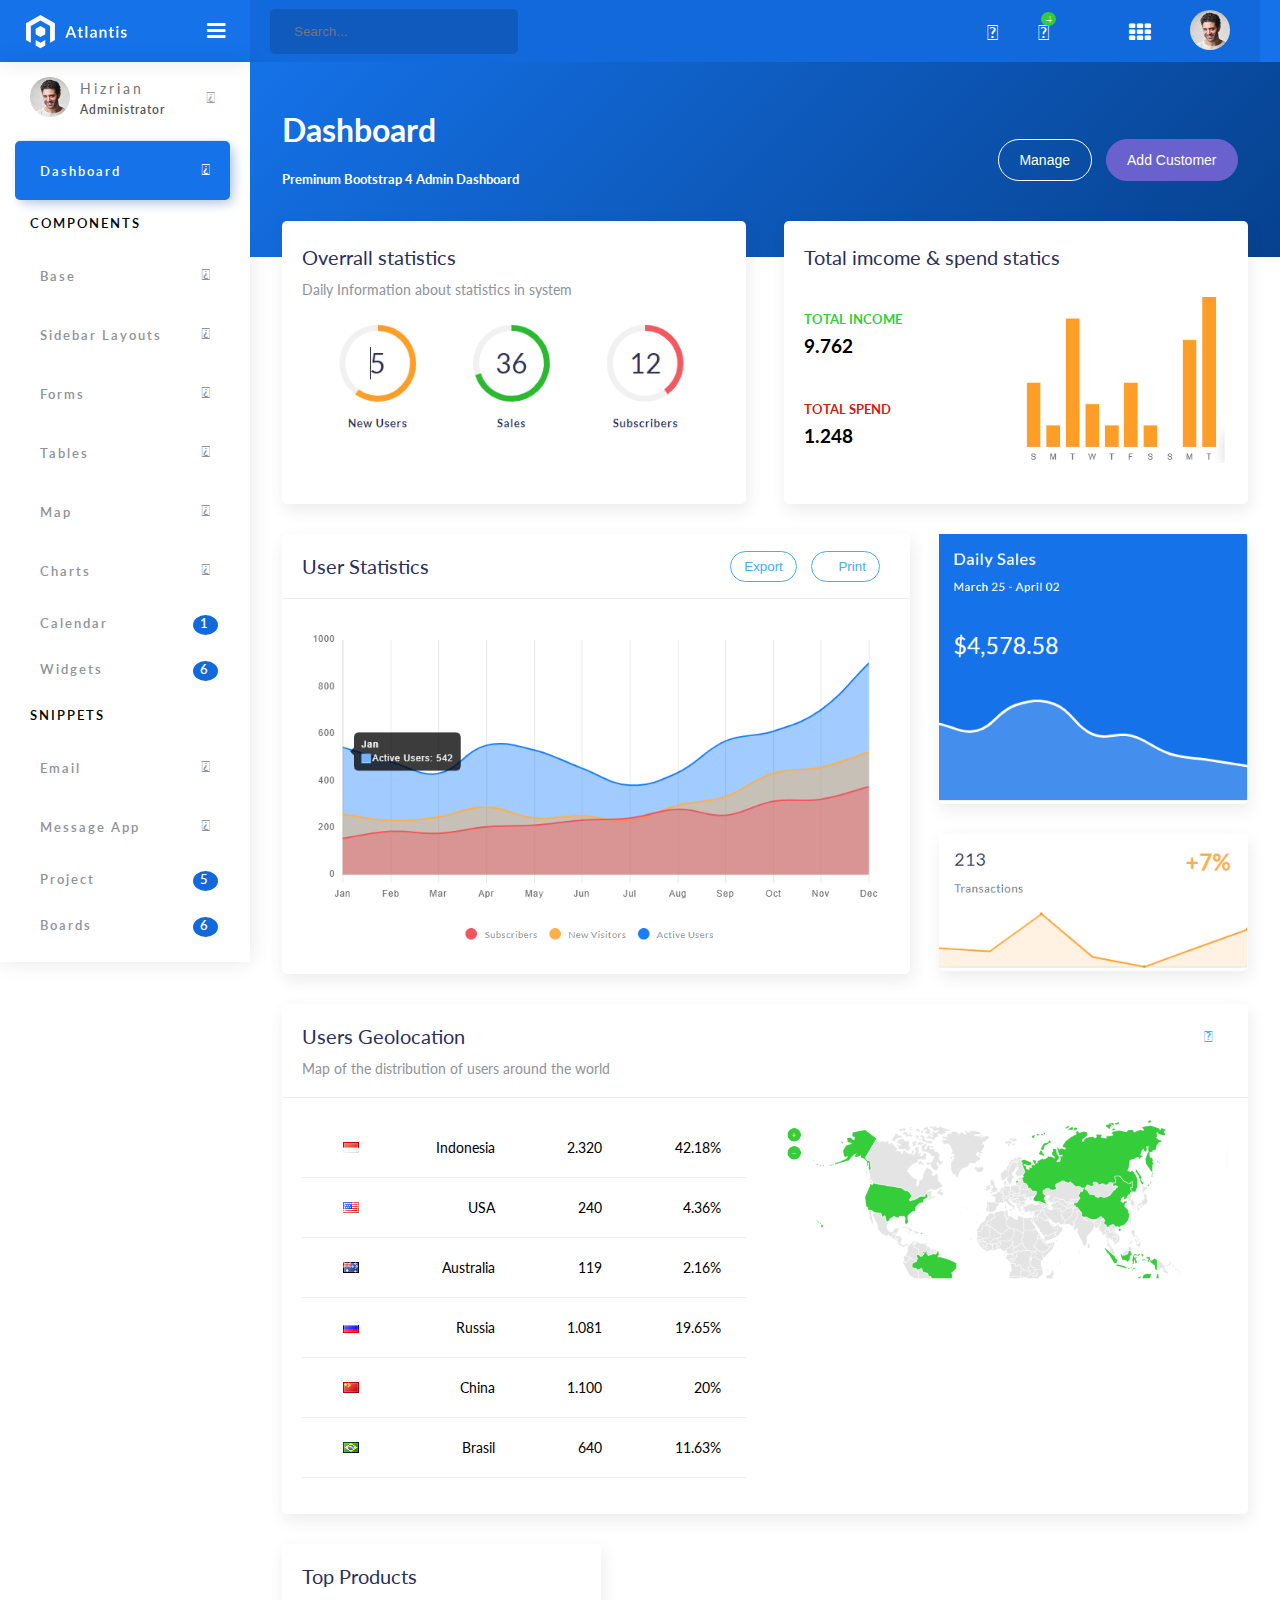
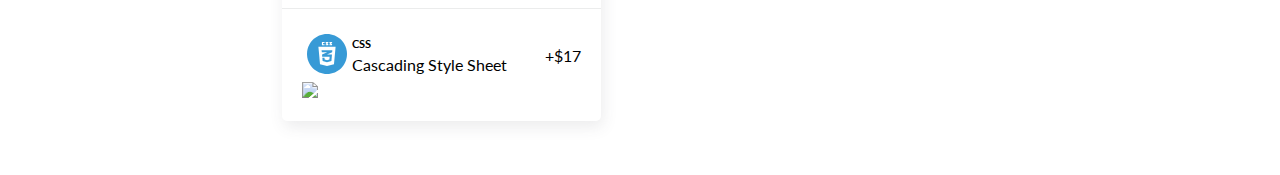
==== Dashboard_Bootraps/index.html @ 75c46607 "done page 3" ====
<!DOCTYPE html>
<html lang="en">

<head>
    <meta charset="UTF-8">
    <meta name="viewport" content="width=device-width, initial-scale=1.0">
    <title>Dashboard
    </title>
    <link href="https://maxcdn.bootstrapcdn.com/font-awesome/4.7.0/css/font-awesome.min.css" rel="stylesheet" />
    <script src="https://kit.fontawesome.com/cec6b09163.js" crossorigin="anonymous"></script>
    <link rel="stylesheet" href="./styles.css">
</head>

<body>
    <div class="header">
        <div class="logo-header">
            <img src="./logo.svg" alt="logo">
            <i class="fa fa-solid fa-bars fa-lg" style="color: #ffffff;"></i>
        </div>
        <div class="nav-header">
            <div class="search-nav">
                <i class="fa-solid fa-magnifying-glass fa-lg" style="color: #ffffff;"></i>
                <input class="inputsearch" type="text" placeholder="Search...">
            </div>
            <div class="menu">
                <ul>
                    <li><i class="fa-solid fa-envelope fa-lg" style="color: #ffffff;"></i></li>
                    <li><i class="fa-solid fa-bell fa-lg" style="color: #ffffff;"></i>
                        <span class="number">4</span>
                    </li>
                    <li><i class="fas fa-layer-group fa-lg" style="color: #ffffff;"></i></li>
                    <li><i class="fa fa-th fa-lg" style="color: #ffffff;"></i></li>
                    <li><img src="./avatar.jpg" alt="rrr"></li>
                </ul>
            </div>
        </div>
    </div>

    <div class="main">
        <div class="side-bar">
            <div class="user">
                <div onclick="handleMenuInfo()" class="info">
                    <div class="avatar"><img src="./avatar.jpg"></div>
                    <div class="name">
                        <div class="lastname">Hizrian</div>
                        <div class="role">Administrator</div>
                    </div>
                    <i class="fa-solid fa-caret-up fa-rotate-180 fa-xs" style="color: #9ea4ae;"></i>
                </div>
                <div class="menu-info">
                    <ul>
                        <li>My Profile</li>
                        <li>Edit Profile</li>
                        <li>Settings</li>
                    </ul>
                </div>
            </div>
            <ul class="nav">
                <li>
                    <div onclick="handleDashboard()" class="nav-item nav-primary">
                        <i class="fa-solid fa-house-chimney fa-sm" style="color: #ffffff;"></i>
                        <span>Dashboard</span>
                        <i class="fa-solid fa-caret-up fa-rotate-180 fa-xs" style="color: #fff;"></i>
                    </div>
                    <ul class="submenu-item dashboard-item">
                        <li>Dashboard 1</li>
                        <li>Dashboard 2</li>
                        <li>Dashboard 3</li>
                        <li>Dashboard 4</li>
                        <li>Dashboard 5</li>
                        <li>Dashboard 6</li>
                        <li>Dashboard 7</li>
                        <li>Dashboard 8</li>
                        <li>Dashboard 9</li>
                        <li>Dashboard 10</li>
                    </ul>
                </li>
                <li class="nav-item nav-section"><span>COMPONENTS</span></li>
                <li>
                    <div onclick="handleBase()" class="nav-item">
                        <i class="fa-solid fa-house-chimney fa-sm" style="color: rgb(141, 148, 152);"></i>
                        <span>Base</span>
                        <i class="fa-solid fa-caret-up fa-rotate-180 fa-xs" style="color: rgb(141, 148, 152);"></i>
                    </div>
                    <ul class="submenu-item base-item">
                        <li>Avatars</li>
                        <li>Buttons</li>
                        <li>Grid Systems</li>
                        <li>Panels</li>
                        <li>Notifications</li>
                        <li>Swwet Alert</li>
                        <li>Lists</li>
                        <li>Owi Carousel</li>
                        <li>Magnific Popup</li>
                        <li>Fonts Awesome Icons</li>
                        <li>Simple Lines Icons</li>
                        <li>FlatIcon Icons</li>
                        <li>Typography</li>
                    </ul>
                </li>
                <li>
                    <div onclick="handleSidebar()" class="nav-item">
                        <i class="fa-solid fa-house-chimney fa-sm" style="color: rgb(141, 148, 152);"></i>
                        <span>Sidebar Layouts</span>
                        <i class="fa-solid fa-caret-up fa-rotate-180 fa-xs" style="color: rgb(141, 148, 152);"></i>
                    </div>
                    <ul class="submenu-item sidebar-item">
                        <li>Sidebar Style 1</li>
                        <li>Overlay Sidebar</li>
                        <li>Compact SIdebar</li>
                        <li>Statics Sidebar</li>
                        <li>Icon Menu</li>
                    </ul>
                </li>
                <li>
                    <div onclick="handleForms()" class="nav-item">
                        <i class="fa-solid fa-house-chimney fa-sm" style="color: rgb(141, 148, 152);"></i>
                        <span>Forms</span>
                        <i class="fa-solid fa-caret-up fa-rotate-180 fa-xs" style="color: rgb(141, 148, 152);"></i>
                    </div>
                    <ul class="submenu-item form-item">
                        <li>Basic Form</li>
                        <li>Form Validation</li>
                        <li>Form Widget</li>
                        <li>Form Wizard</li>
                        <li>Multiple Upload</li>
                        <li>WYSIWYG Editor</li>
                    </ul>
                </li>
                <li>
                    <div onclick="handleTables()" class="nav-item">
                        <i class="fa-solid fa-house-chimney fa-sm" style="color: rgb(141, 148, 152);"></i>
                        <span>Tables</span>
                        <i class="fa-solid fa-caret-up fa-rotate-180 fa-xs" style="color: rgb(141, 148, 152);"></i>
                    </div>
                    <ul class="submenu-item table-item">
                        <li>Basic tables</li>
                        <li>Datatables</li>
                    </ul>
                </li>
                <li>
                    <div onclick="handleMaps()" class="nav-item">
                        <i class="fa-solid fa-house-chimney fa-sm" style="color: rgb(141, 148, 152);"></i>
                        <span>Map</span>
                        <i class="fa-solid fa-caret-up fa-rotate-180 fa-xs" style="color: rgb(141, 148, 152);"></i>
                    </div>
                    <ul class="submenu-item map-item">
                        <li>Google Maps</li>
                        <li>Full Screen Maps</li>
                        <li>JQVMaps</li>
                    </ul>
                </li>
                <li>
                    <div onclick="handleCharts()" class="nav-item">
                        <i class="fa-solid fa-house-chimney fa-sm" style="color: rgb(141, 148, 152);"></i>
                        <span>Charts</span>
                        <i class="fa-solid fa-caret-up fa-rotate-180 fa-xs" style="color: rgb(141, 148, 152);"></i>
                    </div>
                    <ul class="submenu-item charts-item">
                        <li>Chart JS</li>
                        <li>Sparkline</li>
                    </ul>
                </li>
                <li>
                    <div class="nav-item">
                        <i class="fa-solid fa-house-chimney fa-sm" style="color: rgb(141, 148, 152);"></i>
                        <span>Calendar</span>
                        <span class="badge">1</span>
                    </div>
                </li>
                <li>
                    <div class="nav-item">
                        <i class="fa-solid fa-house-chimney fa-sm" style="color: rgb(141, 148, 152);"></i>
                        <span>Widgets</span>
                        <span class="badge">6</span>
                    </div>
                </li>
                <li class="nav-item nav-section"><span>SNIPPETS</span></li>
                <li>
                    <div onclick="handleEmail()" class="nav-item">
                        <i class="fa-solid fa-house-chimney fa-sm" style="color: rgb(141, 148, 152);"></i>
                        <span>Email</span>
                        <i class="fa-solid fa-caret-up fa-rotate-180 fa-xs" style="color: rgb(141, 148, 152);"></i>
                    </div>
                    <ul class="submenu-item email-item">
                        <li>Inbox</li>
                        <li>Email Compose</li>
                        <li>Email Detail</li>
                    </ul>
                </li>
                <li>
                    <div onclick="handleMessage()" class="nav-item">
                        <i class="fa-solid fa-house-chimney fa-sm" style="color: rgb(141, 148, 152);"></i>
                        <span>Message App</span>
                        <i class="fa-solid fa-caret-up fa-rotate-180 fa-xs" style="color: rgb(141, 148, 152);"></i>
                    </div>
                    <ul class="submenu-item message-item">
                        <li>Messages</li>
                        <li>Conversations</li>
                    </ul>
                </li>
                <li>
                    <div class="nav-item">
                        <i class="fa-solid fa-house-chimney fa-sm" style="color: rgb(141, 148, 152);"></i>
                        <span>Project</span>
                        <span class="badge">5</span>
                    </div>
                </li>
                <li>
                    <div class="nav-item">
                        <i class="fa-solid fa-house-chimney fa-sm" style="color: rgb(141, 148, 152);"></i>
                        <span>Boards</span>
                        <span class="badge">6</span>
                    </div>
                </li>
                <li>
                    <div class="nav-item">
                        <i class="fa-solid fa-house-chimney fa-sm" style="color: rgb(141, 148, 152);"></i>
                        <span>Invoices</span>
                        <span class="badge">6</span>
                    </div>
                </li>
                <li>
                    <div class="nav-item">
                        <i class="fa-solid fa-house-chimney fa-sm" style="color: rgb(141, 148, 152);"></i>
                        <span>Pricing</span>
                        <span class="badge">6</span>
                    </div>
                </li>
                <li>
                    <div class="nav-item">
                        <i class="fa-solid fa-house-chimney fa-sm" style="color: rgb(141, 148, 152);"></i>
                        <span>Fags</span>
                        <span class="badge">6</span>
                    </div>
                </li>
                <li>
                    <div onclick="handleCustomPage()" class="nav-item">
                        <i class="fa-solid fa-house-chimney fa-sm" style="color: rgb(141, 148, 152);"></i>
                        <span>Custom Pages</span>
                        <i class="fa-solid fa-caret-up fa-rotate-180 fa-xs" style="color: rgb(141, 148, 152);"></i>
                    </div>
                    <ul class="submenu-item page-item">
                        <li>Login & Register 1</li>
                        <li>Login & Register 2</li>
                        <li>Login & Register 3</li>
                        <li>User Profile</li>
                        <li>404</li>
                    </ul>
                </li>
                <li>
                    <div onclick="handleMenu()" class="nav-item">
                        <i class="fa-solid fa-house-chimney fa-sm" style="color: rgb(141, 148, 152);"></i>
                        <span>Menu Levels</span>
                        <i class="fa-solid fa-caret-up fa-rotate-180 fa-xs" style="color: rgb(141, 148, 152);"></i>
                    </div>
                    <ul class="submenu-item menu-item">
                        <li>Level 1</li>
                        <li>Level 1</li>
                    </ul>
                </li>
            </ul>

        </div>
        <div class="main-container">
            <div class="panel-header">
                <div class="panel-title">
                    <h1>Dashboard</h1>
                    <h5>Preminum Bootstrap 4 Admin Dashboard</h5>
                </div>
                <div class="panel-button">
                    <button class="btn-manage">Manage</button>
                    <button class="btn-add">Add Customer</button>
                </div>
            </div>
            <div class="page-inner">
                <div class="page-1">
                    <div class="card overall">
                        <div class="card-body">
                            <div class="card-title">Overrall statistics</div>
                            <div class="card-category">Daily Information about statistics in system</div>
                            <img src="./overall.png">
                        </div>
                    </div>
                    <div class="card total">
                        <div class="card-body">
                            <div class="card-title">Total imcome & spend statics</div>
                            <div class="card-content">
                                <div class="total-content">
                                    <div class="total-income">
                                        <h6>TOTAL INCOME</h6>
                                        <h3>9.762</h3>
                                    </div>
                                    <div class="total-spend">
                                        <h6>TOTAL SPEND</h6>
                                        <h3>1.248</h3>
                                    </div>
                                </div>
                                <div class="chart-total">
                                    <img src="./total-chart.png">
                                </div>
                            </div>
                        </div>
                    </div>
                </div>
                <div class="page-2">
                    <div class="card user-statistics">
                        <div class="card-header">
                            <div class="card-title">User Statistics</div>
                            <div class="btn-page2">
                                <button>Export</button>
                                <button><i class="fa-solid fa-print" style="color: #48abf7;"></i> Print</button>
                            </div>
                        </div>
                        <div class="card-body">
                            <img src="./user-statics.png">
                        </div>
                    </div>
                    <div class="daily-sales">
                        <div class="card">
                            <img src="./daily-sales.png">
                        </div>
                        <div class="card">
                            <img src="./transactions.png">
                        </div>
                    </div>
                </div>
                <div class="page-3">
                    <div class="card">
                        <div class="card-header card-geolocation">
                            <div class="card-head">
                                <div class="card-title">Users Geolocation</div>
                                <div class="card-tools">
                                    <i class="fa-solid fa-angle-down" style="color: #48abf7;"></i>
                                    <i class="fa-solid fa-rotate" style="color: #48abf7;"></i>
                                    <i class="fa-solid fa-xmark" style="color: #48abf7;"></i>
                                </div>
                            </div>
                            <div class="card-category">
                                Map of the distribution of users around the world
                            </div>
                        </div>
                        <div class="card-body geolocation-body">
                            <div class="left-table">
                                <table class="table">
                                    <tbody>
                                        <tr>
                                            <td>
                                                <div class="flag">
                                                    <img src="./flags/id.png" alt="indonesia">
                                                </div>
                                            </td>
                                            <td>Indonesia</td>
                                            <td class="text-right">
                                                2.320
                                            </td>
                                            <td class="text-right">
                                                42.18%
                                            </td>
                                        </tr>
                                        <tr>
                                            <td>
                                                <div class="flag">
                                                    <img src="./flags/us.png" alt="united states">
                                                </div>
                                            </td>
                                            <td>USA</td>
                                            <td class="text-right">
                                                240
                                            </td>
                                            <td class="text-right">
                                                4.36%
                                            </td>
                                        </tr>
                                        <tr>
                                            <td>
                                                <div class="flag">
                                                    <img src="./flags/au.png" alt="australia">
                                                </div>
                                            </td>
                                            <td>Australia</td>
                                            <td class="text-right">
                                                119
                                            </td>
                                            <td class="text-right">
                                                2.16%
                                            </td>
                                        </tr>
                                        <tr>
                                            <td>
                                                <div class="flag">
                                                    <img src="./flags/ru.png" alt="russia">
                                                </div>
                                            </td>
                                            <td>Russia</td>
                                            <td class="text-right">
                                                1.081
                                            </td>
                                            <td class="text-right">
                                                19.65%
                                            </td>
                                        </tr>
                                        <tr>
                                            <td>
                                                <div class="flag">
                                                    <img src="./flags/cn.png" alt="china">
                                                </div>
                                            </td>
                                            <td>China</td>
                                            <td class="text-right">
                                                1.100
                                            </td>
                                            <td class="text-right">
                                                20%
                                            </td>
                                        </tr>
                                        <tr>
                                            <td>
                                                <div class="flag">
                                                    <img src="./flags/br.png" alt="brazil">
                                                </div>
                                            </td>
                                            <td>Brasil</td>
                                            <td class="text-right">
                                                640
                                            </td>
                                            <td class="text-right">
                                                11.63%
                                            </td>
                                        </tr>
                                    </tbody>
                                </table>
                            </div>
                            <div class="right-chart">
                                <img src="./user-geolocation.png">
                            </div>
                        </div>
                    </div>
                </div>
                <div class="page-4">
                    <div class="card card-page4">
                        <div class="card-header">
                            <div class="card-title">
                                Top Products
                            </div>
                        </div>
                        <div class="card-body">
                            <div class="product">
                                <div class="avatar">
                                    <img src="./css.svg">
                                </div>
                                <div class="text">
                                    <h6>CSS</h6>
                                    <p>Cascading Style Sheet</p>
                                </div>
                                <div class="price">+$17</div>
                            </div>
                            <div class="product-chart">
                                <img src="/product-chart.png">
                            </div>
                        </div>
                    </div>
                </div>
            </div>
        </div>
    </div>
</body>
<script src="./index.js"></script>

</html>
---- Dashboard_Bootraps/styles.css ----
@import url("https://fonts.googleapis.com/css2?family=Bevan&family=Lato&family=Roboto:ital,wght@0,100;0,300;0,400;0,500;0,700;0,900;1,100;1,300;1,400;1,500;1,700;1,900&display=swap");
@import "./animation.css";
* {
  box-sizing: border-box;
}

body {
  margin: 0;
  font-family: Lato, sans-serif;
}
.header {
  width: 100%;
  height: 62px;
  background-color: rgb(21, 114, 232);
  display: flex;
}
.logo-header {
  box-shadow: rgba(0, 0, 0, 0.1) 0px 0px 20px 0px;
  width: 250px;
  padding: 0 25px;
  height: 100%;
  box-sizing: border-box;
  display: flex;
  justify-content: space-between;
  align-items: center;
}

.fa-bars:hover {
  color: rgb(238, 238, 238) !important;
  cursor: pointer;
}
.logo-header i {
  &:hover {
    cursor: pointer;
  }
}
.nav-header {
  background: rgb(18, 105, 219);
  width: calc(100% - 270px);
  display: flex;
  padding-left: 20px;
  align-items: center;
  justify-content: space-between;
}
.search-nav {
  width: 25%;
  background: rgb(0, 0, 0, 0.14);
  padding: 5px 10px;
  border-radius: 5px;
  display: flex;
  align-items: center;
}
.search-nav i:hover {
  cursor: pointer;
}
.search-nav input {
  padding: 10px 14px;
  background: rgba(0, 0, 0, 0);
  width: 80%;
  border: none;
  color: rgb(255, 255, 255);
}
.search-nav input:focus {
  outline: none;
  border: rgba(0, 0, 0, 0);
  color: black;
}
.menu {
  margin-right: 20px;
}
.menu ul {
  display: flex;
  gap: 20px;
  list-style: none;
  align-items: center;
}
.menu li {
  position: relative;
  padding: 10px;
  &:hover {
    cursor: pointer;
    background-color: rgb(0, 0, 0, 0.14);
  }
}
li span.number {
  position: absolute;
  top: 0;
  right: 3px;
  padding: 5px;
  background: #31ce36;
  font-size: 10px;
  color: #ffffff;
  font-weight: 300;
  line-height: 4px;
  border-radius: 50%;
  letter-spacing: -1px;
}
li img {
  width: 40px;
  border-radius: 50%;
}

.main {
  display: flex;
}
.side-bar {
  /* position: fixed; */
  box-sizing: content-box;
  width: 250px;
  /* min-height: 100vh; */
  height: 100vh;
  max-height: 200vh;
  box-sizing: border-box;
  border: none;
  box-shadow: rgba(0, 0, 0, 0.1) 0px 0px 20px 0px;
  overflow: hidden;
  padding-bottom: 50px;
  padding-right: 5px;
  &:hover {
    overflow-y: scroll;
    padding-right: 0;
  }
}
.side-bar::-webkit-scrollbar {
  width: 5px;
}

/* Track */
::-webkit-scrollbar-track {
  box-shadow: inset 0 0 5px grey;
  border-radius: 5px;
}

/* Handle */
::-webkit-scrollbar-thumb {
  background: rgb(144, 144, 144);
  border-radius: 10px;
}

/* Handle on hover */
::-webkit-scrollbar-thumb:hover {
  background: #6d6d6d;
}
.user {
  margin: 0 15px;
  padding: 15px;
  padding-bottom: 0;
  border-bottom: rgb(241, 241, 241) solid 0.1px;
}
.info {
  display: flex;
  align-items: center;
  gap: 10px;
  &:hover {
    cursor: pointer;
  }
}
.info .name {
  flex-grow: 6;
}
.lastname {
  font-size: 14px;
  font-weight: 400;
  color: #777;
  letter-spacing: 3px;
}
.role {
  color: #555;
  font-weight: 600;
  font-size: 12px;
  margin-top: 5px;
  letter-spacing: 1px;
}
.avatar img {
  width: 40px;
  border-radius: 50%;
}
.menu-info {
  /* opacity: 0; */
}
.menu-info ul {
  height: 0px;
  overflow: hidden;
  transition: height 0.2s;
  /* animation: scale-out-ver-top 1s; */
}
.menu-info ul.show {
  height: 100px;
  transition: height 0.5s;
}
.menu-info ul {
  margin: 0;
  margin-top: 20px;
  padding: 0;
  list-style: none;
  &:hover {
    cursor: pointer;
  }
}

.menu-info li {
  font-size: 14px;
  font-weight: 400;
  color: #777;
  padding: 7px 0;
  font-family: "Lato", sans-serif;
  letter-spacing: 1px;
}
.nav {
  list-style: none;
  padding: 0;
  margin: 0;
}
.nav-item {
  margin: 0 15px;
  padding: 15px 15px 15px 10px;
  display: flex;
  align-items: center;
  &:hover {
    cursor: pointer;
  }
}

.nav-primary {
  background: #1572e8 !important;
  border-radius: 5px;
  box-shadow: 4px 4px 10px 0 rgba(0, 0, 0, 0.1),
    4px 4px 15px -5px rgba(21, 114, 232, 0.4);
}
.nav-item i {
  padding: 5px;
}
.nav-item span {
  flex-grow: 6;
  font-size: 13px;
  margin-left: 5px;
  white-space: nowrap;
  font-family: "Lato", sans-serif;
  font-weight: 600;
  letter-spacing: 2px;
  color: rgb(141, 148, 152);
}

.nav-section span {
  color: black;
}
.nav-primary span {
  color: white;
}

ul.submenu-item {
  height: 0;
  width: calc(100% - 30px);
  list-style: disc;
  margin: 0 15px;
  padding: 0px;
  text-align: center;
  overflow: hidden;
  transition: height 0.5s;
}
.dashboard-item.show {
  height: 468px;
  transition: height 1s;
}
ul.submenu-item li {
  text-align: left;
  width: 80%;
  padding: 15px;
  margin: 0 15px;
  list-style-position: inside;
  color: rgb(87, 89, 98);
  font-family: Lato, sans-serif;
  font-size: 14px;
}
.base-item.show {
  height: 611px;
  transition: height 1s;
}
.sidebar-item.show {
  height: 235px;
  transition: height 0.2s;
}
.form-item.show {
  height: 282px;
  transition: height 0.3s;
}
.table-item.show {
  height: 94px;
  transition: height 0.1s;
}
.map-item.show {
  height: 141px;
  transition: height 0.3s;
}
.charts-item.show {
  height: 94px;
  transition: height 0.1s;
}
.email-item.show {
  height: 141px;
  transition: height 0.1s;
}
.message-item.show {
  height: 94px;
  transition: height 0.1s;
}
.page-item.show {
  height: 235px;
  transition: height 0.1s;
}
.menu-item.show {
  height: 94px;
  transition: height 0.1s;
}
span.badge {
  text-align: end;
  margin-right: 5px;
  position: relative;
  color: white;
}
.badge::before {
  position: absolute;
  content: " ";
  width: 25px !important;
  height: 20px !important;
  background-color: rgb(18, 105, 219);
  top: 0;
  right: -8px;
  border-radius: 50%;
  z-index: -1;
}
.main-container {
  width: calc(100% - 250px);
}

.panel-header {
  width: 100%;
  display: flex;
  justify-content: space-between;
  align-items: center;
  padding: 48px 32px;
  background: linear-gradient(-45deg, rgb(6, 65, 142), rgb(21, 114, 232));
}
.panel-title {
  color: white;
}
.panel-title h1 {
  margin: 0;
}
.panel-title h5 {
  font-family: Lato, sans-serif;
}
.btn-manage {
  padding: 12px 20.5px;
  color: #ffffff !important;
  border: 1px solid #ffffff !important;
  border-radius: 100px !important;
  background-color: rgb(0, 0, 0, 0);
  font-size: 14px;
  margin-right: 10px;
}
.btn-add {
  padding: 12px 20.5px;
  color: #ffffff !important;
  border: 1px solid rgb(104, 97, 206) !important;
  border-radius: 100px !important;
  background-color: rgb(104, 97, 206);
  font-size: 14px;
  margin-right: 10px;
}
.page-inner {
  padding: 24px 32px;
  margin-top: -30px !important;
}
.page-1 {
  display: flex;
  justify-content: space-between;
  margin-top: -30px;
}
.card {
  box-shadow: 2px 6px 15px 0px rgba(69, 65, 78, 0.1);
  border: 0px;
  border-radius: 5px;
  background-color: #ffffff;
  margin-bottom: 30px;
}
.card-title {
  margin: 0;
  color: #2a2f5b;
  font-size: 20px;
  font-weight: 400;
  line-height: 1.6;
}
.card-category {
  margin-top: 8px;
  font-size: 14px;
  color: #8d9498;
  margin-bottom: 0px;
  word-break: normal;
  margin-bottom: 20px;
}
.card-body {
  padding: 20px;
}
.card-body img {
  width: 100%;
}
.overall,
.total {
  width: 48%;
}
.card-content {
  padding: 16px 0;
  display: flex;
  justify-content: space-between;
}
.total-content {
  display: flex;
  flex-direction: column;
  justify-content: space-around;
}
.chart-total {
  width: 50%;
}
.chart-total img {
  width: 100%;
}
.total-income h6 {
  font-size: 13px;
  color: rgb(49, 206, 54);
  margin: 0 0 8px 0;
}
.total-content h3 {
  margin: 0;
}
.total-spend h6 {
  font-size: 13px;
  color: rgb(209, 26, 26);
  margin: 0 0 8px 0;
}

.page-2 {
  display: flex;
  justify-content: space-between;
}
.user-statistics {
  width: 65%;
}
.daily-sales {
  width: 32%;
}
.daily-sales img {
  width: 100%;
}
.card-header {
  padding: 16px 20px;
  display: flex;
  justify-content: space-between;
  align-items: center;
  border-bottom: solid 1px rgb(235, 236, 236);
}
.btn-page2 button {
  padding: 7px 13px;
  background-color: white;
  color: #48abf7 !important;
  border: 1px solid #48abf7 !important;
  border-radius: 100px;
  margin-right: 10px;
  &:hover {
    cursor: pointer;
  }
}
/* .card-nested {
  border-radius: 5px;
  margin-left: 0;
  margin-right: 0;
  background: #ffffff;
  margin-bottom: 30px;
  padding-top: 15px;
  padding-bottom: 15px;
  box-shadow: 2px 6px 15px 0px rgba(69, 65, 78, 0);
} */
.card-head {
  width: 100%;
  display: flex;
  justify-content: space-between;
  align-items: center;
}
.card-head i {
  margin-right: 5px;
  &:hover {
    cursor: pointer;
  }
}
.card-geolocation {
  padding-bottom: 0;
  flex-direction: column;
  align-items: start;
}
.geolocation-body {
  display: flex;
  justify-content: space-between;
}
.left-table,
.right-chart {
  width: 48%;
}
.left-table table {
  width: 100%;
  margin-bottom: 16px;
  border-collapse: collapse;
}
.flag img {
  width: fit-content;
  text-align: center;
}
.left-table tr {
  &:hover {
    background: rgb(199, 199, 199);
  }
}
.left-table td {
  font-size: 14px;
  border-top-width: 0px;
  border-bottom: 1px solid;
  border-color: #ebedf2 !important;
  padding: 0 25px !important;
  height: 60px;
  vertical-align: middle !important;
  text-align: right !important;
}
.right-chart img {
  width: 100%;
}
.card-page4 {
  width: 33%;
}
.product {
  display: flex;
  justify-content: space-between;
  align-items: center;
}
.product .text {
  flex-grow: 6;
}
.text h6 {
  padding: 0;
  margin: 0;
  margin-bottom: 5px;
}
.text p {
  margin: 0;
}
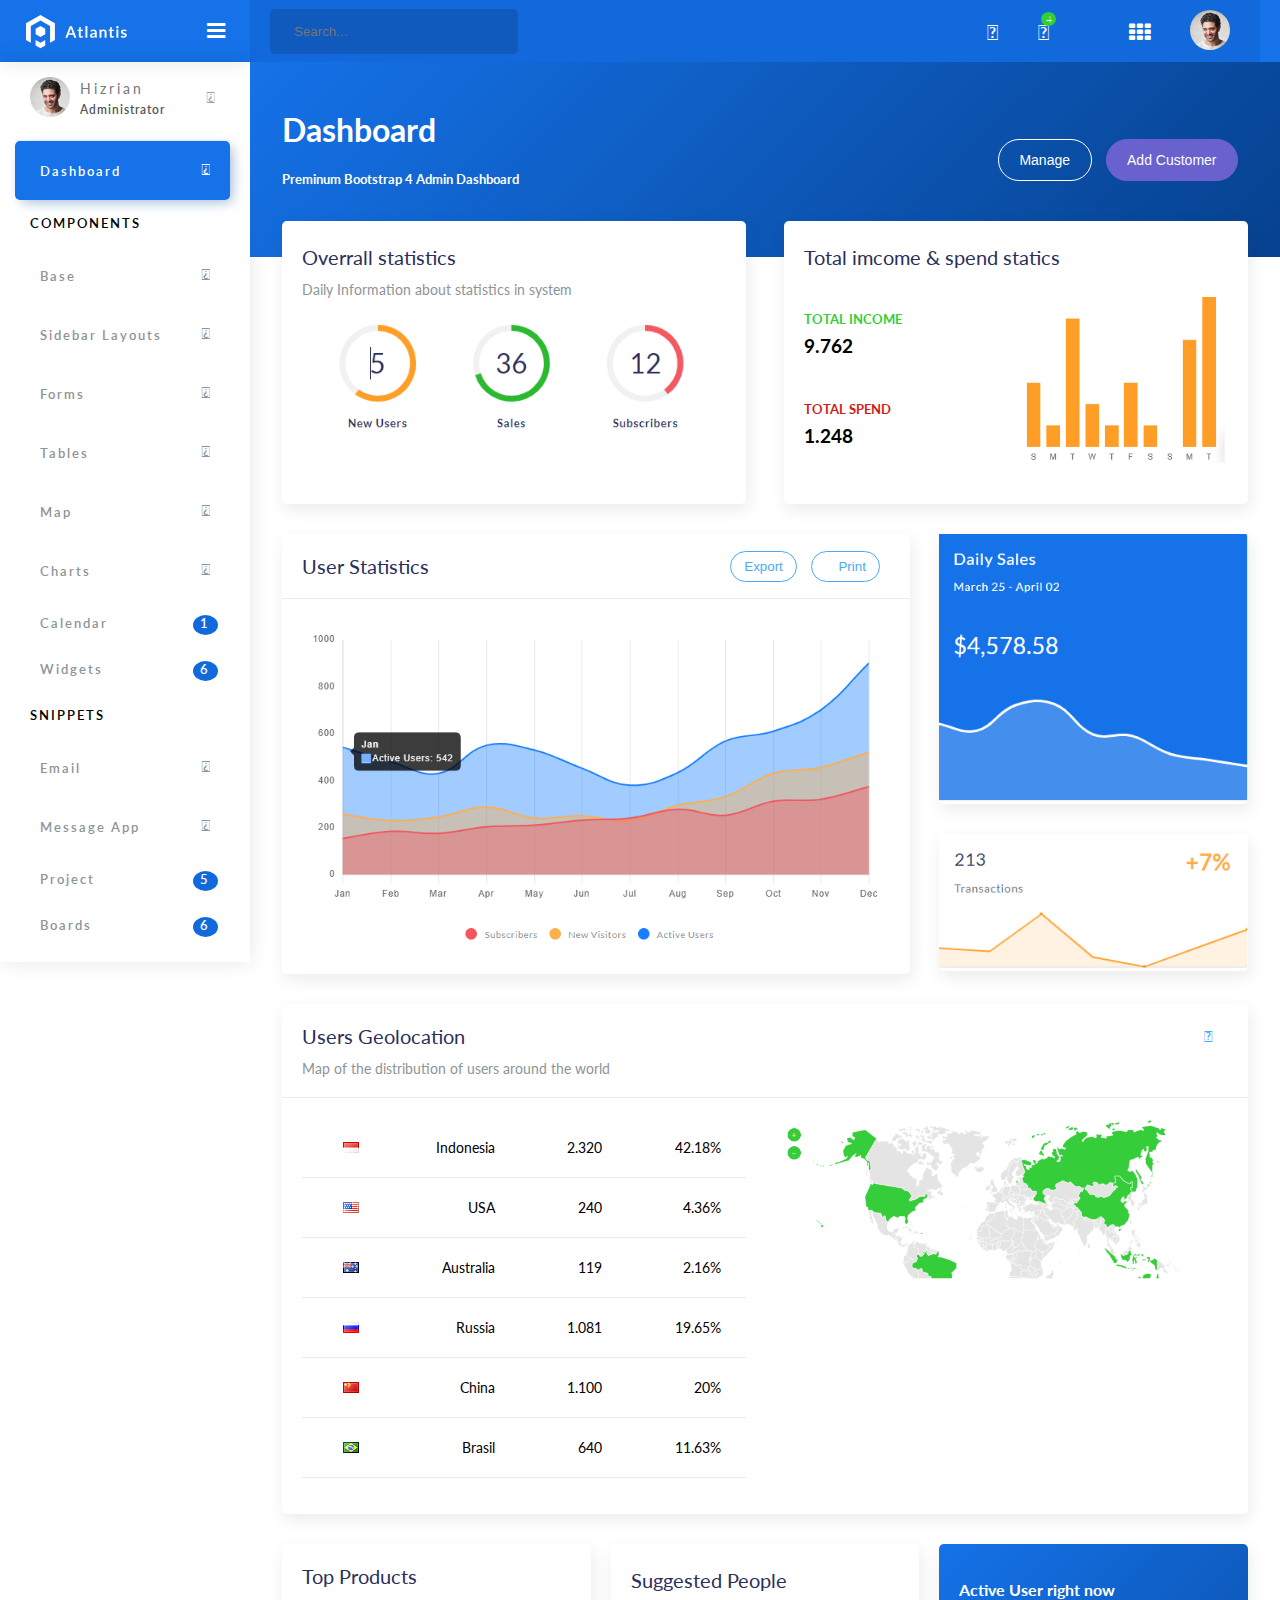
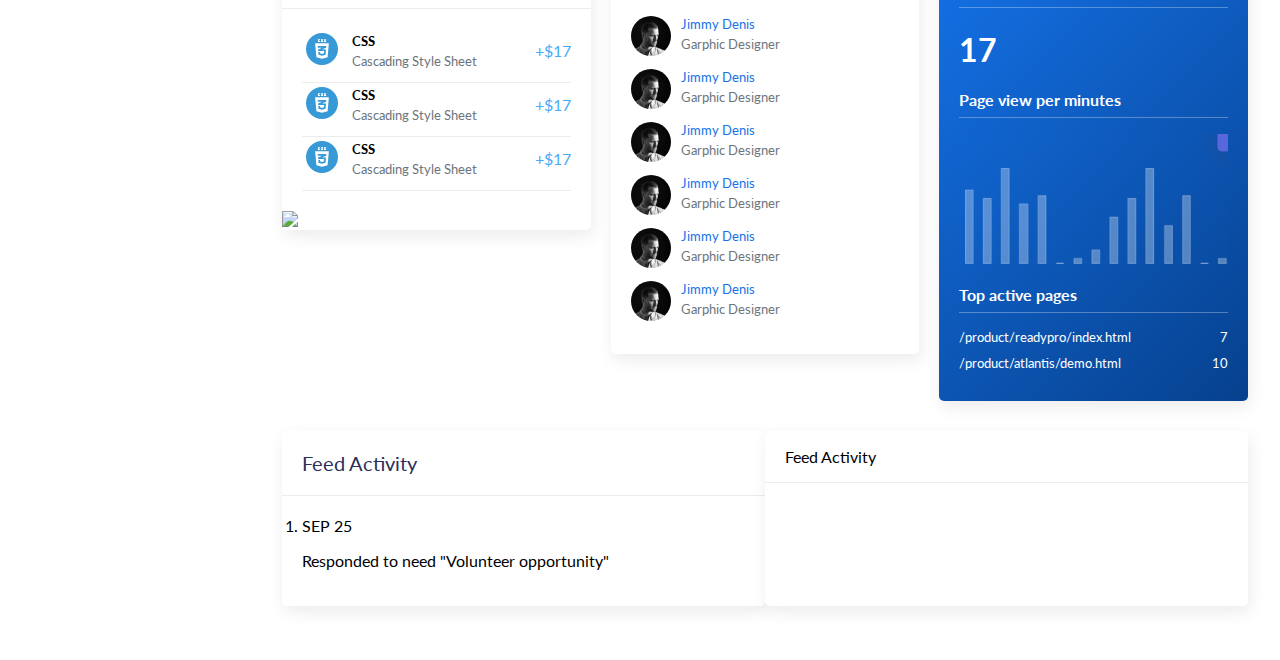
==== commit 1da5024d: "landing page" ====
--- a/Dashboard_Bootraps/index.html
+++ b/Dashboard_Bootraps/index.html
@@ -455,9 +455,137 @@
                                 </div>
                                 <div class="price">+$17</div>
                             </div>
-                            <div class="product-chart">
-                                <img src="/product-chart.png">
-                            </div>
+                            <div class="product">
+                                <div class="avatar">
+                                    <img src="./css.svg">
+                                </div>
+                                <div class="text">
+                                    <h6>CSS</h6>
+                                    <p>Cascading Style Sheet</p>
+                                </div>
+                                <div class="price">+$17</div>
+                            </div>
+                            <div class="product">
+                                <div class="avatar">
+                                    <img src="./css.svg">
+                                </div>
+                                <div class="text">
+                                    <h6>CSS</h6>
+                                    <p>Cascading Style Sheet</p>
+                                </div>
+                                <div class="price">+$17</div>
+                            </div>
+                        </div>
+                        <div class="product-chart">
+                            <img src="/product-chart.png">
+                        </div>
+                    </div>
+                    <div class="card card-page4">
+                        <div class="card-body">
+                            <div class="card-title">
+                                Suggested People
+                            </div>
+                            <div class="card-list">
+                                <div class="item-list">
+                                    <div class="avatar">
+                                        <img src="./jm_denis.jpg">
+                                    </div>
+                                    <div class="text">
+                                        <h6>Jimmy Denis</h6>
+                                        <p>Garphic Designer</p>
+                                    </div>
+                                    <div><i class="fa-solid fa-circle-plus fa-xl" style="color: #1572e8;"></i></div>
+                                </div>
+                                <div class="item-list">
+                                    <div class="avatar">
+                                        <img src="./jm_denis.jpg">
+                                    </div>
+                                    <div class="text">
+                                        <h6>Jimmy Denis</h6>
+                                        <p>Garphic Designer</p>
+                                    </div>
+                                    <div><i class="fa-solid fa-circle-plus fa-xl" style="color: #1572e8;"></i></div>
+                                </div>
+                                <div class="item-list">
+                                    <div class="avatar">
+                                        <img src="./jm_denis.jpg">
+                                    </div>
+                                    <div class="text">
+                                        <h6>Jimmy Denis</h6>
+                                        <p>Garphic Designer</p>
+                                    </div>
+                                    <div><i class="fa-solid fa-circle-plus fa-xl" style="color: #1572e8;"></i></div>
+                                </div>
+                                <div class="item-list">
+                                    <div class="avatar">
+                                        <img src="./jm_denis.jpg">
+                                    </div>
+                                    <div class="text">
+                                        <h6>Jimmy Denis</h6>
+                                        <p>Garphic Designer</p>
+                                    </div>
+                                    <div><i class="fa-solid fa-circle-plus fa-xl" style="color: #1572e8;"></i></div>
+                                </div>
+                                <div class="item-list">
+                                    <div class="avatar">
+                                        <img src="./jm_denis.jpg">
+                                    </div>
+                                    <div class="text">
+                                        <h6>Jimmy Denis</h6>
+                                        <p>Garphic Designer</p>
+                                    </div>
+                                    <div><i class="fa-solid fa-circle-plus fa-xl" style="color: #1572e8;"></i></div>
+                                </div>
+                                <div class="item-list">
+                                    <div class="avatar">
+                                        <img src="./jm_denis.jpg">
+                                    </div>
+                                    <div class="text">
+                                        <h6>Jimmy Denis</h6>
+                                        <p>Garphic Designer</p>
+                                    </div>
+                                    <div><i class="fa-solid fa-circle-plus fa-xl" style="color: #1572e8;"></i></div>
+                                </div>
+                            </div>
+                        </div>
+                    </div>
+                    <div class="card card-page4 card-primary">
+                        <div class="card-body">
+                            <h4>Active User right now</h4>
+                            <h1>17</h1>
+                            <h4>Page view per minutes</h4>
+                            <div class="chart-active-user">
+                                <img src="./chart-active-user.png">
+                            </div>
+                            <h4>Top active pages</h4>
+                            <div class="link">
+                                <span>/product/readypro/index.html</span>
+                                <span>7</span>
+                            </div>
+                            <div class="link">
+                                <span>/product/atlantis/demo.html</span>
+                                <span>10</span>
+                            </div>
+                        </div>
+                    </div>
+                </div>
+                <div class="page-5">
+                    <div class="card card-page5">
+                        <div class="card-header">
+                            <div class="card-title">Feed Activity</div>
+                        </div>
+                        <div class="card-body">
+                            <ol>
+                                <li>
+                                    <span>SEP 25</span>
+                                    <p>Responded to need "Volunteer opportunity"</p>
+                                </li>
+                            </ol>
+                        </div>
+                    </div>
+                    <div class="card card-page5">
+                        <div class="card-header">
+                            Feed Activity
                         </div>
                     </div>
                 </div>
--- a/Dashboard_Bootraps/styles.css
+++ b/Dashboard_Bootraps/styles.css
@@ -172,7 +172,7 @@
   letter-spacing: 1px;
 }
 .avatar img {
-  width: 40px;
+  width: 40px !important;
   border-radius: 50%;
 }
 .menu-info {
@@ -532,22 +532,90 @@
 .right-chart img {
   width: 100%;
 }
+.page-4 {
+  display: flex;
+  justify-content: space-between;
+  gap: 20px;
+}
 .card-page4 {
   width: 33%;
+  height: fit-content;
 }
 .product {
   display: flex;
   justify-content: space-between;
   align-items: center;
+  padding-bottom: 10px;
+  border-bottom: solid 1px rgb(235, 236, 236);
 }
 .product .text {
   flex-grow: 6;
+  margin-left: 10px;
 }
 .text h6 {
   padding: 0;
   margin: 0;
   margin-bottom: 5px;
+  text-transform: uppercase;
+  font-size: 13px;
 }
 .text p {
   margin: 0;
-}
+  font-size: 12.5px;
+  color: #6c757d !important;
+}
+.price {
+  color: #48abf7;
+}
+.product-chart img {
+  width: 100%;
+}
+.card-list {
+  margin-top: 20px;
+}
+.item-list {
+  margin: 10px 0;
+  display: flex;
+  justify-content: space-between;
+}
+.item-list .text {
+  margin-left: 10px;
+  flex-grow: 6;
+}
+.item-list h6 {
+  color: #1572e8;
+  font-size: 13px;
+  margin-bottom: 5px;
+  font-weight: 400;
+  text-transform: none;
+}
+.card-primary {
+  color: white;
+  background: linear-gradient(-45deg, #06418e, #1572e8) !important;
+}
+.card-body h4 {
+  padding-bottom: 8px;
+  margin: 16px 0;
+  border-bottom: 0.5px solid rgba(255, 255, 255, 0.3);
+}
+.card-body h4:last-child {
+  margin: 48px 0 0 !important;
+  padding-bottom: 16px !important;
+  border-bottom: none;
+}
+.link {
+  font-size: 13px;
+  display: flex;
+  justify-content: space-between;
+  margin-bottom: 10px;
+}
+.page-5 {
+  display: flex;
+}
+.card-page5 {
+  width: 50%;
+}
+.card-body ol {
+  margin: 0;
+  padding: 0;
+}
